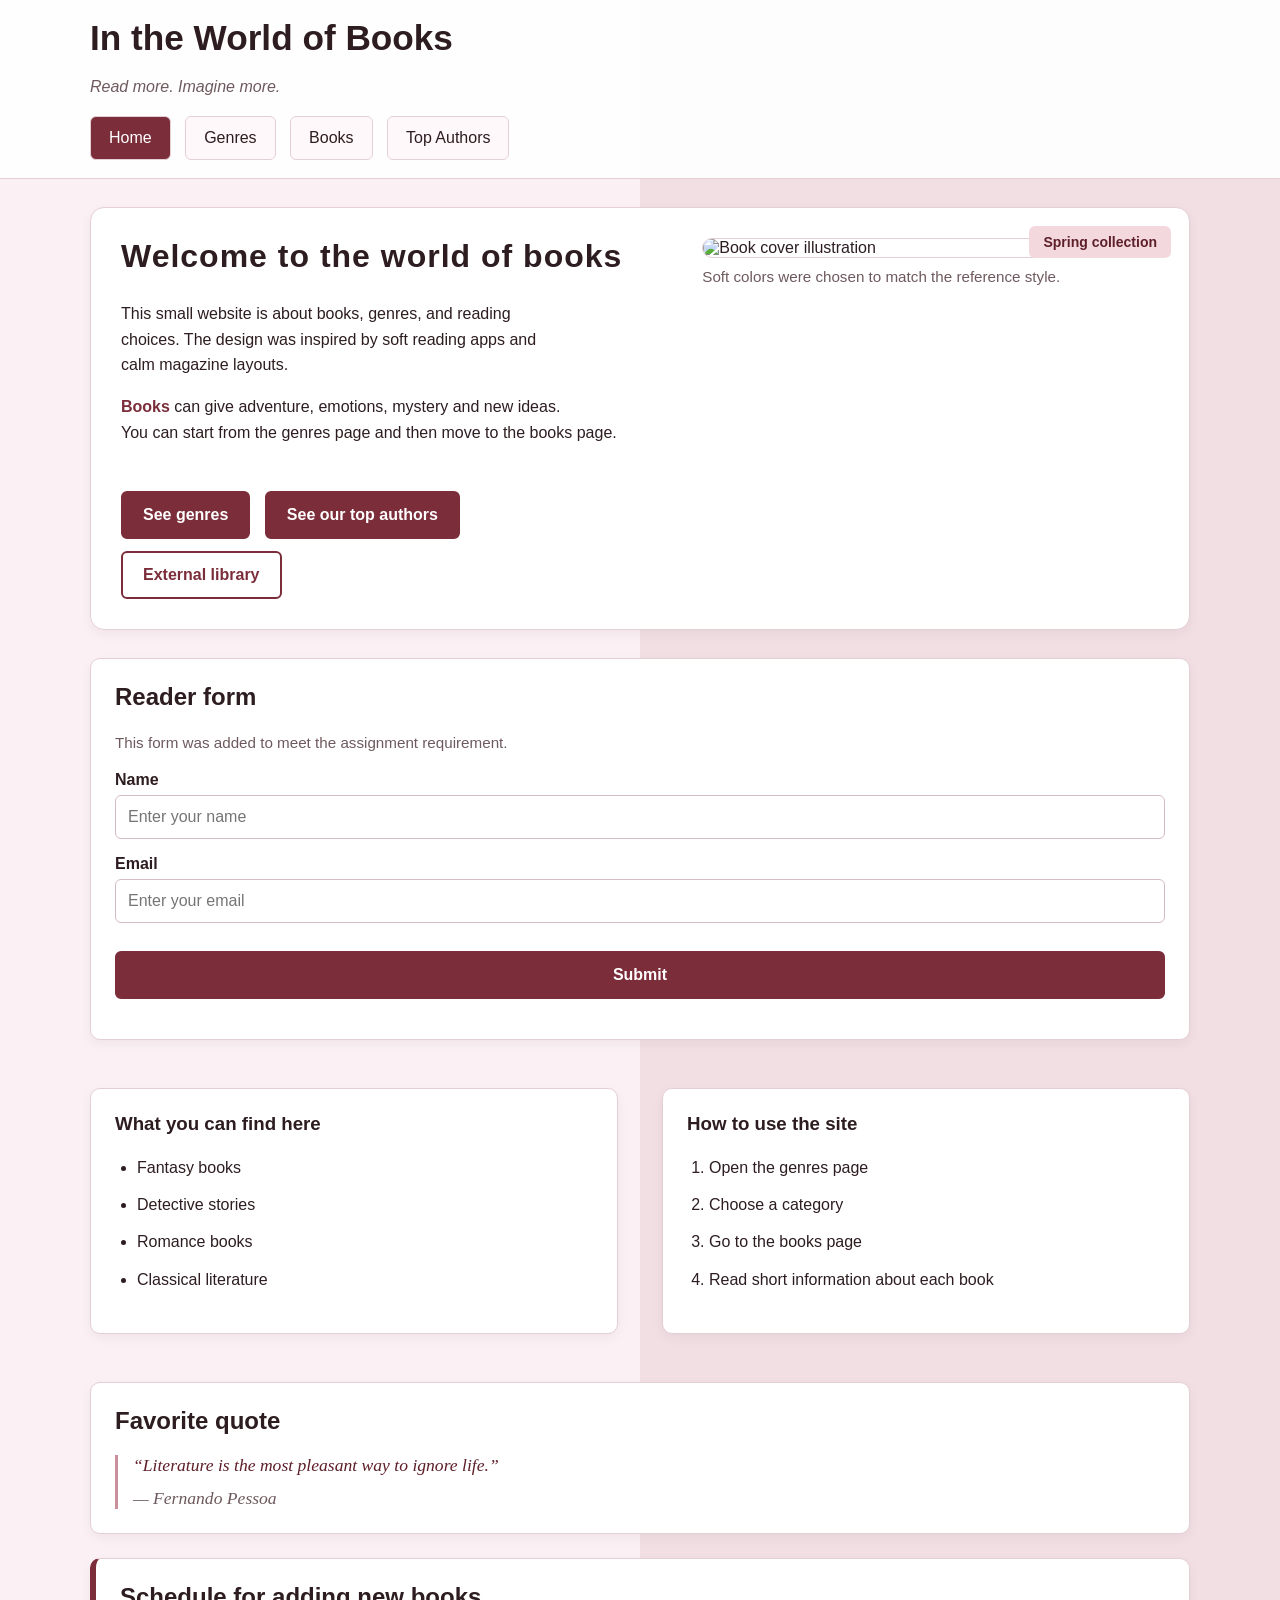
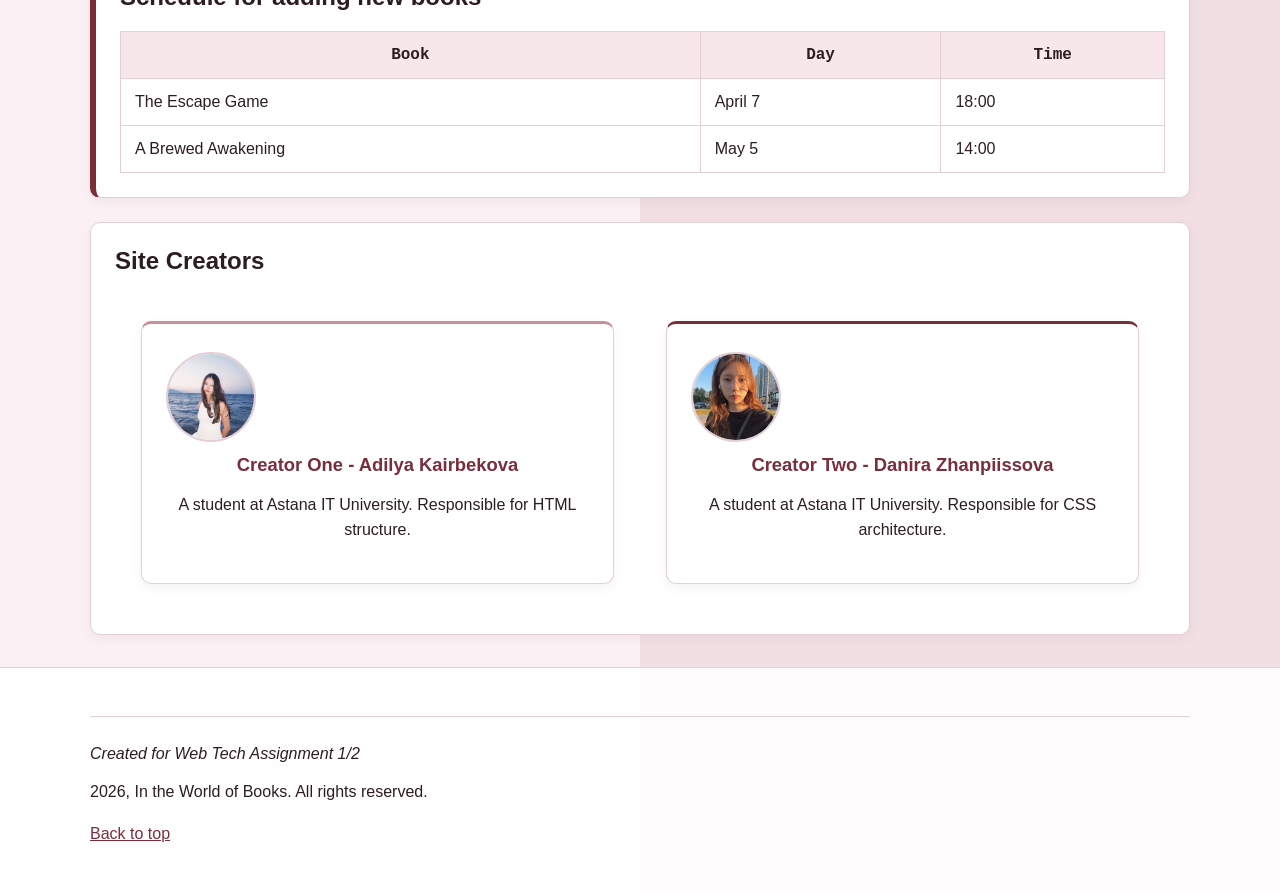
==== index.html @ ee398eb1 "Add files via upload" ====
<!DOCTYPE html>
<html lang="en">
<head>
  <meta charset="utf-8">
  <meta name="viewport" content="width=device-width, initial-scale=1.0">
  <title>In the World of Books</title>
  <link rel="stylesheet" href="style.css">

  <style>
    #welcome-title {
      letter-spacing: 1px;
    }

    .quote-word {
      color: #7b2d3a;
      font-weight: bold;
    }
  </style>
</head>
<body id="top">

  <header class="site-header">
    <div class="container header-box">
      <h1 class="site-title">In the World of Books</h1>
      <p class="site-subtitle"><em>Read more. Imagine more.</em></p>

      <nav class="main-nav">
        <ul>
          <li><a href="index.html" class="active">Home</a></li>
          <li><a href="genres.html">Genres</a></li>
          <li><a href="books.html">Books</a></li>
          <li><a href="authors.html">Top Authors</a></li>
        </ul>
      </nav>
    </div>
  </header>

  <main class="container">
    <section class="hero clearfix" id="welcome">
      <div class="hero-badge">Spring collection</div>

      <div class="hero-text">
        <h2 id="welcome-title" class="big-text">Welcome to the world of books</h2>
        <p class="media-note">
          This small website is about books, genres, and reading choices. 
          The design was inspired by soft reading apps and calm magazine layouts.
        </p>
        <p>
          <span class="quote-word">Books</span> can give adventure, emotions, mystery and new ideas.<br>
          You can start from the genres page and then move to the books page.
        </p>
        <br>

        <a href="genres.html" class="btn">See genres</a>
        <a href="authors.html" class="btn">See our top authors</a>
        <a href="https://www.gutenberg.org/" target="_blank" rel="noopener" class="btn btn-light">External library</a>
      </div>

      <figure class="hero-figure">
        <img src="images/books.jfif" alt="Book cover illustration">
        <figcaption class="cover-note">Soft colors were chosen to match the reference style.</figcaption>
      </figure>
    </section>

    <section class="card">
      <h2>Reader form</h2>
      <p class="small-note">This form was added to meet the assignment requirement.</p>

      <form action="#" method="post" id="reader-form">
        <label for="name">Name</label>
        <input type="text" id="name" name="name" placeholder="Enter your name" required>

        <label for="email">Email</label>
        <input type="email" id="email" name="email" placeholder="Enter your email" required>

        <input type="submit" value="Submit" class="btn">
      </form>
    </section>

    <section class="two-col clearfix">
      <article class="col card list-box">
        <h3>What you can find here</h3>
        <ul>
          <li>Fantasy books</li>
          <li>Detective stories</li>
          <li>Romance books</li>
          <li>Classical literature</li>
        </ul>
      </article>

      <aside class="col right-col card list-box">
        <h3>How to use the site</h3>
        <ol>
          <li>Open the genres page</li>
          <li>Choose a category</li>
          <li>Go to the books page</li>
          <li>Read short information about each book</li>
        </ol>
      </aside>
    </section>

    <section class="card quote-box">
      <h2>Favorite quote</h2>
      <article>
        <blockquote>
          “Literature is the most pleasant way to ignore life.”
          <footer>— Fernando Pessoa</footer>
        </blockquote>
      </article>
    </section>

    <section class="card" id="schedule">
      <h2>Schedule for adding new books</h2>
      <div class="table-wrap">
        <table>
          <thead>
            <tr>
              <th>Book</th>
              <th>Day</th>
              <th>Time</th>
            </tr>
          </thead>
          <tbody>
            <tr>
              <td>The Escape Game</td>
              <td><time datetime="2026-04-07">April 7</time></td>
              <td>18:00</td>
            </tr>
            <tr>
              <td>A Brewed Awakening</td>
              <td><time datetime="2026-05-05">May 5</time></td>
              <td>14:00</td>
            </tr>
          </tbody>
        </table>
      </div>
    </section>
  
 <section class="card">
  <h2>Site Creators</h2>
  <div class="creators-grid clearfix">
    <div class="profile-card" id="creator-one">
      <img src="Adilya.jpg" alt="Creator One" class="card-img">
      <h3 class="card-name">Creator One - Adilya Kairbekova</h3>
      <p class="card-description">A student at Astana IT University. Responsible for HTML structure.</p>
    </div>

    <div class="profile-card" id="creator-two">
      <img src="danira creator.jpg" alt="Creator Two" class="card-img">
      <h3 class="card-name">Creator Two - Danira Zhanpiissova</h3>
      <p class="card-description">A student at Astana IT University. Responsible for CSS architecture.</p>
    </div>
  </div>
</section>
</main>

  <footer class="site-footer">
    <div class="container footer-box">
      <hr>
      <address>Created for Web Tech Assignment 1/2</address>
      <p>2026, In the World of Books. All rights reserved.</p>
      <p><a href="#top">Back to top</a></p>
    </div>
  </footer>

</body>
</html>
---- style.css ----
:root {
  --bg-left: #fbf0f3;
  --bg-right: #f2dfe4;
  --white: #ffffff;
  --main: #7b2d3a;
  --main-dark: #5e1f29;
  --soft: #c98f9b;
  --text: #2d1d20;
  --muted: #6e5a5e;
  --line: #e4cfd5;
  --radius-sm: 6px;
  --radius-md: 10px;
  --radius-lg: 14px;
  --shadow-soft: 0 4px 12px rgba(45, 29, 32, 0.05);
}

* {
  box-sizing: border-box;
}

html {
  scroll-behavior: smooth;
}

body {
  margin: 0;
  font-family: Arial, Helvetica, sans-serif;
  color: var(--text);
  background: linear-gradient(to right, var(--bg-left) 0%, var(--bg-left) 50%, var(--bg-right) 50%, var(--bg-right) 100%);
}

h1, h2, h3 {
  margin-top: 0;
}

p {
  font-size: 1rem;
  line-height: 1.6;
}
.text-left {text-align: left;}
.text-right {text-align: right;}
.text-center {text-align: center;}
.text-justify {
  text-align: justify;
  hyphens: auto;
}

img {
  max-width: 100%;
  display: block;
}

.container {
  width: 90%;
  max-width: 1100px;
  margin: 0 auto;
}

.spacing-example {
  margin: 30px 0;
  padding: 20px;
  border: 1px dashed var(--soft);
}

.site-header {
  background-color: rgba(255, 255, 255, 0.93);
  border-bottom: 1px solid var(--line);
  position: sticky;
  top: 0;
  z-index: 100;
}

.header-box {
  padding: 18px 0;
}

.site-title {
  margin-bottom: 6px;
  font-size: 2.2rem;
  position: static;
}

.site-subtitle {
  color: var(--muted);
  margin-bottom: 16px;
}

.main-nav ul {
  list-style-type: none;
  padding-left: 0;
  margin: 0;
}

.main-nav li {
  display: inline-block;
  margin-right: 10px;
}

.main-nav a {
  text-decoration: none;
  color: var(--text);
  background-color: #fff8fa;
  border: 1px solid var(--line);
  border-radius: var(--radius-sm);
  padding: 12px 18px;
  display: inline-block;
}

.main-nav a:hover,
.main-nav a.active {
  background-color: var(--main);
  color: white;
}

.hero {
  background-color: var(--white);
  margin: 28px 0;
  border: 1px solid var(--line);
  border-radius: var(--radius-lg);
  padding: 30px;
  box-shadow: var(--shadow-soft);
  position: relative;
}

.hero-badge {
  position: absolute;
  top: 18px;
  right: 18px;
  background-color: #f3d8de;
  color: var(--main-dark);
  padding: 8px 14px;
  border-radius: var(--radius-sm);
  font-size: 14px;
  font-weight: bold;
}

.hero-text {
  float: left;
  width: 50%;
}

.hero-figure {
  float: right;
  width: 44%;
  margin: 0;
}

.hero-figure img {
  border-radius: var(--radius-md);
  border: 1px solid var(--line);
}

.hero-figure figcaption {
  color: var(--muted);
  margin-top: 10px;
}

.clearfix::after {
  content: "";
  display: block;
  clear: both;
}

.card {
  background-color: var(--white);
  border: 1px solid var(--line);
  border-radius: var(--radius-md);
  padding: 24px;
  margin: 24px 0;
  box-shadow: var(--shadow-soft);
}

.btn {
  display: inline-block;
  text-decoration: none;
  padding: 13px 20px;
  margin-right: 10px;
  margin-top: 12px;
  border-radius: var(--radius-sm);
  background-color: var(--main);
  color: white;
  border: 2px solid var(--main);
  font-weight: bold;
}

.btn:hover {
  background-color: var(--main-dark);
  border-color: var(--main-dark);
}

.btn-light {
  background-color: transparent;
  color: var(--main);
}

.btn-light:hover {
  color: white;
}

.two-col .col {
  float: left;
  width: 48%;
}

.two-col .right-col {
  margin-left: 4%;
}

.quote-box blockquote {
  margin: 0;
  font-size: 1.1rem;
  color: var(--main-dark);
}

.quote-box footer {
  margin-top: 12px;
  color: var(--muted);
}

.list-box ul, .list-box ol {
  padding-left: 22px;
}

.list-box li {
  margin-bottom: 10px;
  text-align: justify;
  line-height: 1.7;
}

.table-wrap {
  overflow-x: auto;
}

table {
  width: 100%;
  border-collapse: collapse;
}

th, td {
  border: 1px solid var(--line);
  padding: 14px;
  text-align: left;
}

th {
  background-color: #f7e7eb;
  text-align: center;
  font-family: 'Courier New', monospace;
  font-weight: bold;
}

table td {
  text-align: left;
}

form {
  margin-top: 16px;
}

label {
  display: block;
  margin-bottom: 6px;
  font-weight: bold;
}

input, select {
  width: 100%;
  padding: 12px;
  border: 1px solid #d5bcc3;
  border-radius: var(--radius-sm);
  margin-bottom: 16px;
  font-size: 1rem;
}

.genre-grid,
.book-grid {
  margin-top: 10px;
}

.genre-card,
.book-card {
  float: left;
  width: 48%;
  margin: 1%;
  background-color: var(--white);
  border: 1px solid var(--line);
  border-radius: var(--radius-md);
  overflow: hidden;
  box-shadow: none;
  position: relative;
}

.genre-card img,
.book-card img {
  width: 100%;
  height: 280px;
  object-fit: cover;
  border-bottom: 1px solid var(--line);
}

.genre-info,
.book-info {
  padding: 16px;
  background-color: #fffdfd;
}

.label {
  position: absolute;
  top: 12px;
  right: 12px;
  background-color: rgba(123, 45, 58, 0.92);
  color: white;
  padding: 7px 11px;
  border-radius: var(--radius-sm);
  font-size: 13px;
}

#schedule {
  border-left: 6px solid var(--main);
}

.small-note {
  color: var(--muted);
  font-size: 0.95rem;
}

.footer-box {
  padding: 20px 0 30px;
}

.site-footer {
  background-color: rgba(255, 255, 255, 0.92);
  border-top: 1px solid var(--line);
  margin-top: 32px;
}

.site-footer a {
  color: var(--main);
}

hr {
  border: none;
  height: 1px;
  background-color: var(--line);
  margin: 28px 0;
}

.cover-note {
  font-size: 0.95em;
}

.big-text {
  font-size: 2rem;
}

.section-left {
  text-align: left;
  margin: 20px 0;
  padding: 15px;
}

.section-right {
  text-align: right;
  margin: 20px 0;
  padding: 15px;
}

.section-center {
  text-align: center;
  margin: 20px 0;
  padding: 15px;
}

.section-justify {
  text-align: justify;
  line-height: 1.8; 
  margin: 20px 0;
  padding: 15px;
}
 
.media-note {
  width: 80%;
}

.profile-card {
  float: left;
  width: 45%;
  margin: 2.5%;
  background-color: var(--white);
  border: 1px solid var(--line);
  border-radius: var(--radius-md);
  padding: 24px;
  text-align: center;
  box-shadow: var(--shadow-soft);
  transition: transform 0.3s ease, box-shadow 0.3s ease, border-color 0.3s ease;
}

/* Внутренние элементы карточки */
.profile-card .card-img {
  width: 90px;
  height: 90px;
  border-radius: 50%;
  object-fit: cover;
  margin-bottom: 12px;
  border: 2px solid var(--line);
  transition: transform 0.2s ease, border-color 0.2s ease;
}

.profile-card .card-name {
  margin: 8px 0 6px;
  font-size: 1.15rem;
  color: var(--main);
}

.profile-card .card-desc {
  font-size: 0.92rem;
  color: var(--muted);
  line-height: 1.55;
  margin-bottom: 12px;
}

.best-book {
  display: inline-block;
  background: #f7e7eb;
  color: var(--main-dark);
  padding: 5px 12px;
  border-radius: 20px;
  font-size: 0.85rem;
  font-weight: bold;
  font-family: monospace; 
}


#creator-one {
  border-top: 3px solid var(--soft);
  padding-top: 28px; 
}

#creator-two {
  border-top: 3px solid var(--main);
  padding-top: 28px;
}

#author-rowling {
  border-left: 4px solid var(--main);
  background-color: #fff9fb;
}

#author-christie {
  border-left: 4px solid var(--main-dark);
  background-color: #fdf0f2;
}

#author-king {
  border-left: 4px solid var(--main-dark);
  background-color: #ac5f6b;
}

.profile-card:hover {
  transform: translateY(-8px);
  box-shadow: 0 14px 28px rgba(123, 45, 58, 0.18);
  border-color: var(--main);
}

.profile-card:hover .card-img {
  transform: scale(1.08);
  border-color: var(--main);
}


.authors-grid, .creators-grid {
  margin-top: 16px;
}
  
  blockquote {
  font-family: Georgia, "Times New Roman", serif;
  font-style: italic;
  color: var(--main-dark);
  border-left: 3px solid var(--soft);
  padding-left: 15px;
  margin: 20px 0;
}
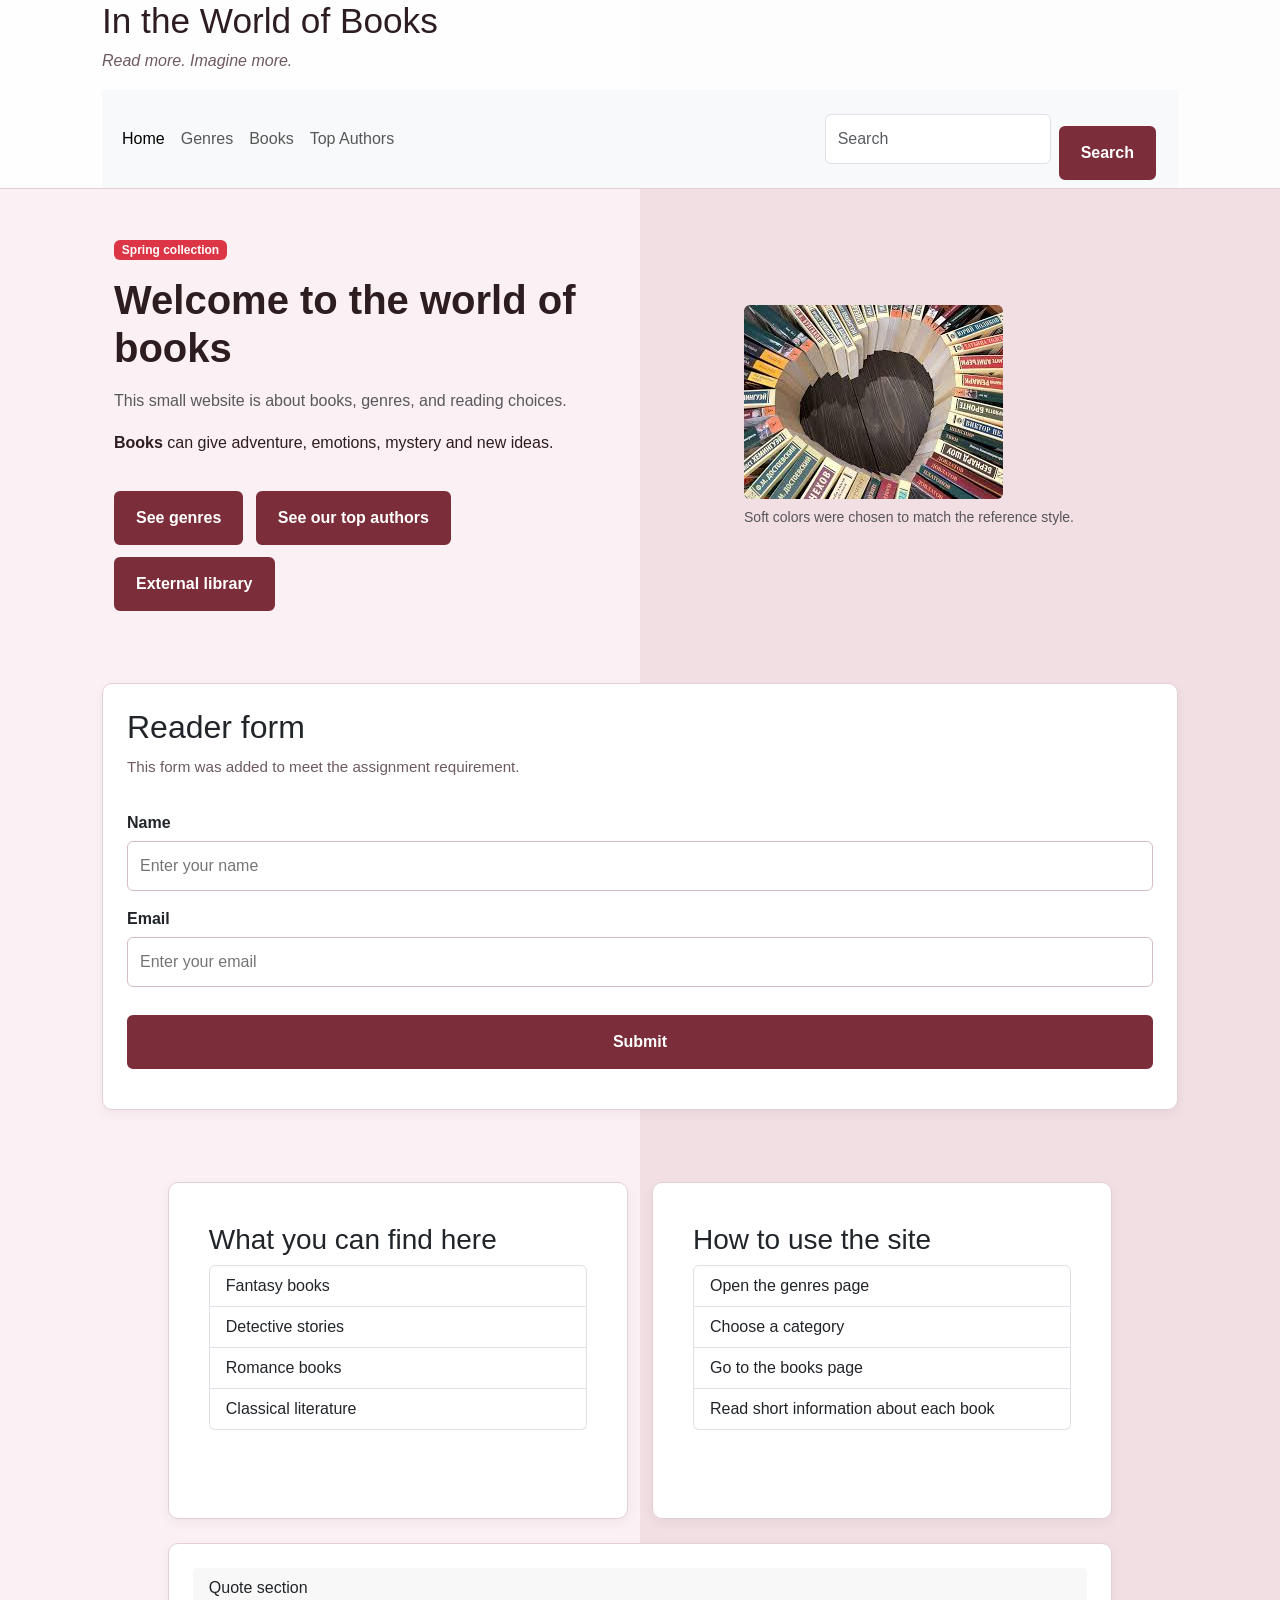
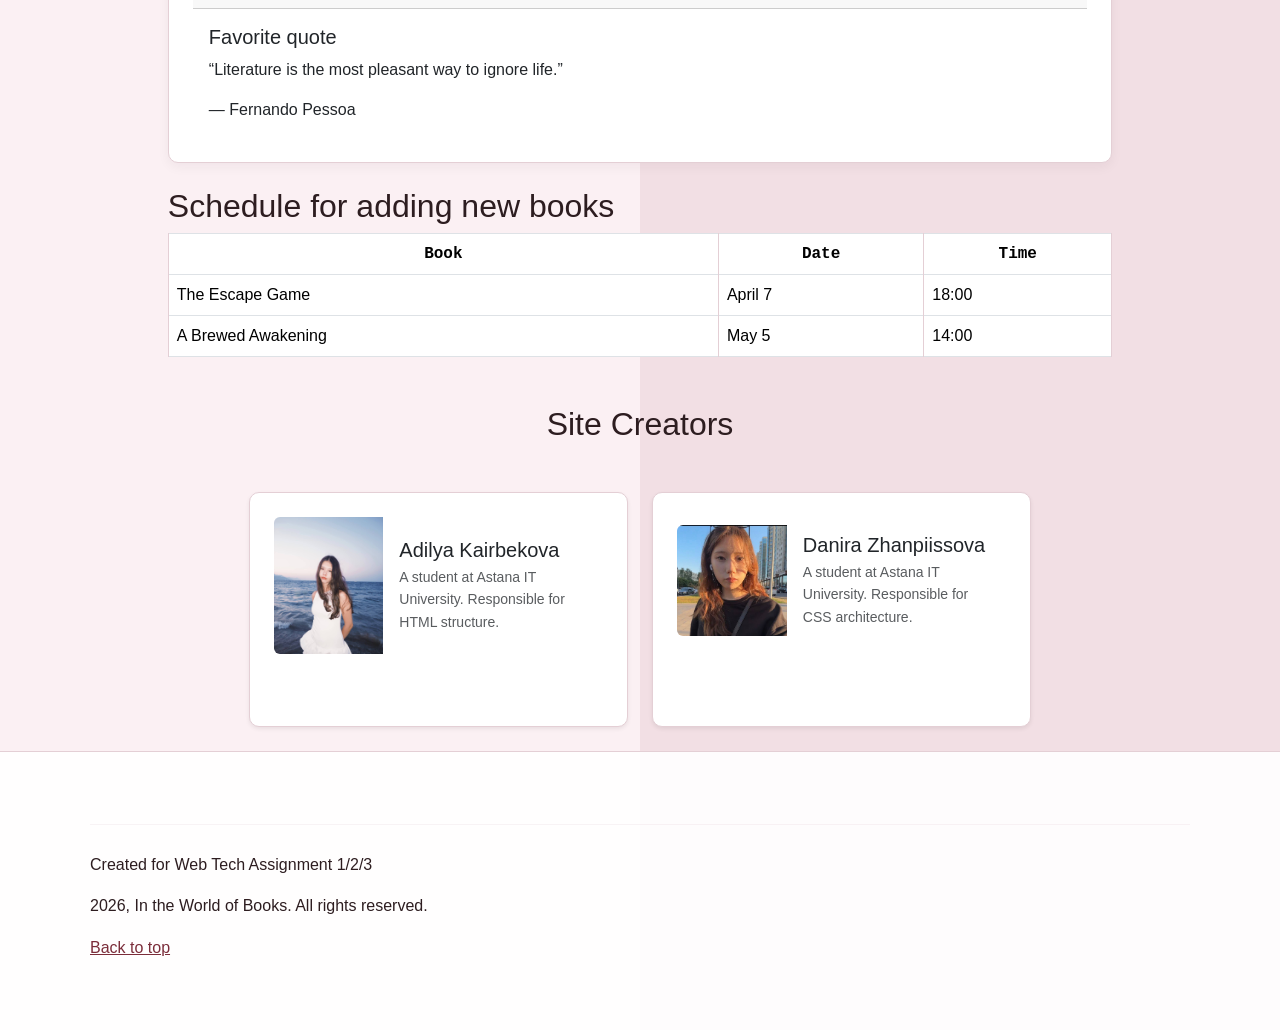
==== commit 508fb1ad: "Add files via upload" ====
--- a/index.html
+++ b/index.html
@@ -4,8 +4,10 @@
   <meta charset="utf-8">
   <meta name="viewport" content="width=device-width, initial-scale=1.0">
   <title>In the World of Books</title>
+  <link href="https://cdn.jsdelivr.net/npm/bootstrap@5.3.8/dist/css/bootstrap.min.css" rel="stylesheet">
   <link rel="stylesheet" href="style.css">
-
+  <script src="https://cdn.jsdelivr.net/npm/bootstrap@5.3.8/dist/js/bootstrap.bundle.min.js"></script>
+  
   <style>
     #welcome-title {
       letter-spacing: 1px;
@@ -19,48 +21,59 @@
 </head>
 <body id="top">
 
-  <header class="site-header">
-    <div class="container header-box">
+<header class="site-header">
+    <div class="container">
       <h1 class="site-title">In the World of Books</h1>
       <p class="site-subtitle"><em>Read more. Imagine more.</em></p>
-
-      <nav class="main-nav">
-        <ul>
-          <li><a href="index.html" class="active">Home</a></li>
-          <li><a href="genres.html">Genres</a></li>
-          <li><a href="books.html">Books</a></li>
-          <li><a href="authors.html">Top Authors</a></li>
-        </ul>
-      </nav>
-    </div>
+<nav class="navbar navbar-expand-sm bg-light navbar-light">
+  <div class="container-fluid">
+    <ul class="navbar-nav">
+      <li class="nav-item">
+        <a class="nav-link active" href="index.html">Home</a>
+      </li>
+      <li class="nav-item">
+        <a class="nav-link" href="genres.html">Genres</a>
+      </li>
+      <li class="nav-item">
+        <a class="nav-link" href="books.html">Books</a>
+      </li>
+      <li class="nav-item">
+        <a class="nav-link" href="authors.html">Top Authors</a>
+      </li>
+    </ul>
+    <form class="d-flex" role="search">
+      <input class="form-control me-2" type="search" placeholder="Search" aria-label="Search"/>
+      <button class="btn btn-outline-danger" type="submit">Search</button>
+    </form>
+  </div>
+</nav>
+</div>
   </header>
 
   <main class="container">
-    <section class="hero clearfix" id="welcome">
-      <div class="hero-badge">Spring collection</div>
-
-      <div class="hero-text">
-        <h2 id="welcome-title" class="big-text">Welcome to the world of books</h2>
-        <p class="media-note">
-          This small website is about books, genres, and reading choices. 
-          The design was inspired by soft reading apps and calm magazine layouts.
-        </p>
-        <p>
-          <span class="quote-word">Books</span> can give adventure, emotions, mystery and new ideas.<br>
-          You can start from the genres page and then move to the books page.
-        </p>
-        <br>
-
-        <a href="genres.html" class="btn">See genres</a>
-        <a href="authors.html" class="btn">See our top authors</a>
-        <a href="https://www.gutenberg.org/" target="_blank" rel="noopener" class="btn btn-light">External library</a>
-      </div>
-
-      <figure class="hero-figure">
-        <img src="images/books.jfif" alt="Book cover illustration">
-        <figcaption class="cover-note">Soft colors were chosen to match the reference style.</figcaption>
-      </figure>
-    </section>
+    <section class="py-5">
+  <div class="container-fluid">
+    <div class="row align-items-center g-4">
+      <div class="col-lg-6">
+        <span class="badge bg-danger mb-3">Spring collection</span>
+        <h1 class="display-6 fw-bold mb-3">Welcome to the world of books</h1>
+        <p class="text-muted">This small website is about books, genres, and reading choices.</p>
+        <p><strong>Books</strong> can give adventure, emotions, mystery and new ideas.</p>
+        <div class="mt-4">
+          <a href="genres.html" class="btn btn-outline-danger me-2">See genres</a>
+          <a href="authors.html" class="btn btn-outline-danger me-2">See our top authors</a>
+          <a href="https://www.gutenberg.org/" class="btn btn-outline-danger">External library</a>
+        </div>
+      </div>
+      <div class="col-lg-6 text-center">
+        <figure class="figure">
+          <img src="images/books.jfif" class="rounded" alt="Book cover">
+          <figcaption class="figure-caption text-muted mt-2">Soft colors were chosen to match the reference style.</figcaption>
+        </figure>
+      </div>
+    </div>
+  </div>
+</section>
 
     <section class="card">
       <h2>Reader form</h2>
@@ -77,87 +90,117 @@
       </form>
     </section>
 
-    <section class="two-col clearfix">
-      <article class="col card list-box">
+    <section class="container my-5">
+      <div class="row g-4 clearfix">
+        <div class="col-md-6">
+          <div class="card h-100">
+            <div class="card-body">
         <h3>What you can find here</h3>
-        <ul>
-          <li>Fantasy books</li>
-          <li>Detective stories</li>
-          <li>Romance books</li>
-          <li>Classical literature</li>
+        <ul class="list-group">
+        <li class="list-group-item">Fantasy books</li>
+        <li class="list-group-item">Detective stories</li>
+        <li class="list-group-item">Romance books</li>
+        <li class="list-group-item">Classical literature</li>
         </ul>
-      </article>
-
-      <aside class="col right-col card list-box">
+            </div>
+            </div>
+        </div>
+      <div class="col-md-6">
+          <div class="card h-100">
+            <div class="card-body">
         <h3>How to use the site</h3>
-        <ol>
-          <li>Open the genres page</li>
-          <li>Choose a category</li>
-          <li>Go to the books page</li>
-          <li>Read short information about each book</li>
+        <ol class="list-group">
+          <li class="list-group-item">Open the genres page</li>
+          <li class="list-group-item">Choose a category</li>
+          <li class="list-group-item">Go to the books page</li>
+          <li class="list-group-item">Read short information about each book</li>
         </ol>
-      </aside>
-    </section>
-
-    <section class="card quote-box">
-      <h2>Favorite quote</h2>
-      <article>
-        <blockquote>
-          “Literature is the most pleasant way to ignore life.”
-          <footer>— Fernando Pessoa</footer>
-        </blockquote>
-      </article>
-    </section>
-
-    <section class="card" id="schedule">
-      <h2>Schedule for adding new books</h2>
-      <div class="table-wrap">
-        <table>
-          <thead>
-            <tr>
-              <th>Book</th>
-              <th>Day</th>
-              <th>Time</th>
-            </tr>
-          </thead>
-          <tbody>
-            <tr>
-              <td>The Escape Game</td>
-              <td><time datetime="2026-04-07">April 7</time></td>
-              <td>18:00</td>
-            </tr>
-            <tr>
-              <td>A Brewed Awakening</td>
-              <td><time datetime="2026-05-05">May 5</time></td>
-              <td>14:00</td>
-            </tr>
-          </tbody>
-        </table>
-      </div>
+            </div>
+          </div>
+      </div>
+    </section>
+
+    <section class="container my-4">
+      <div class="card">
+  <div class="card-header">
+    Quote section
+  </div>
+  <div class="card-body">
+    <h5 class="card-title">Favorite quote</h5>
+    <p class="card-text">“Literature is the most pleasant way to ignore life.”</p>
+    <footer>— Fernando Pessoa</footer>
+  </div>
+</div>
+    </section>
+
+    <div class="container mt-3">
+  <h2>Schedule for adding new books</h2>           
+  <table class="table table-bordered">
+    <thead>
+      <tr>
+        <th>Book</th>
+        <th>Date</th>
+        <th>Time</th>
+      </tr>
+    </thead>
+    <tbody>
+      <tr>
+        <td>The Escape Game</td>
+        <td>April 7</td>
+        <td>18:00</td>
+      </tr>
+      <tr>
+        <td>A Brewed Awakening</td>
+        <td>May 5</td>
+        <td>14:00</td>
+      </tr>
+    </tbody>
+  </table>
+</div>
     </section>
   
- <section class="card">
-  <h2>Site Creators</h2>
-  <div class="creators-grid clearfix">
-    <div class="profile-card" id="creator-one">
-      <img src="Adilya.jpg" alt="Creator One" class="card-img">
-      <h3 class="card-name">Creator One - Adilya Kairbekova</h3>
-      <p class="card-description">A student at Astana IT University. Responsible for HTML structure.</p>
-    </div>
-
-    <div class="profile-card" id="creator-two">
-      <img src="danira creator.jpg" alt="Creator Two" class="card-img">
-      <h3 class="card-name">Creator Two - Danira Zhanpiissova</h3>
-      <p class="card-description">A student at Astana IT University. Responsible for CSS architecture.</p>
-    </div>
-  </div>
+ <section class="container my-5">
+  <h2 class="text-center mb-4">Site Creators</h2>
+  <div class="row g-4 justify-content-center">
+  <div class="col-md-6 col-lg-5">
+      <div class="card h-100 shadow-sm">
+        <div class="row g-0 align-items-center">
+          <div class="col-4">
+            <img src="Adilya.jpg" class="img-fluid rounded-start" alt="Creator One" style="object-fit: cover; height: 100%;">
+          </div>
+          <div class="col-8">
+            <div class="card-body">
+              <h5 class="card-title mb-1">Adilya Kairbekova</h5>
+              <p class="card-text small text-muted">A student at Astana IT University. Responsible for HTML structure.</p>
+            </div>
+          </div>
+        </div>
+      </div>
+    </div>
+
+    <div class="col-md-6 col-lg-5">
+      <div class="card h-100 shadow-sm">
+        <div class="row g-0 align-items-center">
+          <div class="col-4">
+            <img src="danira creator.jpg" class="img-fluid rounded-start" alt="Creator Two" style="object-fit: cover; height: 100%;">
+          </div>
+          <div class="col-8">
+            <div class="card-body">
+              <h5 class="card-title mb-1">Danira Zhanpiissova</h5>
+              <p class="card-text small text-muted">A student at Astana IT University. Responsible for CSS architecture.</p>
+            </div>
+          </div>
+        </div>
+      </div>
+    </div>
+</div> 
 </section>
 </main>
 
-  <footer class="site-footer">
+  <footer class="site-footer py-4 mt-5">
     <div class="container footer-box">
       <hr>
-      <address>Created for Web Tech Assignment 1/2</address>
+      <address>Created for Web Tech Assignment 1/2/3</address>
       <p>2026, In the World of Books. All rights reserved.</p>
       <p><a href="#top">Back to top</a></p>
     </div>
